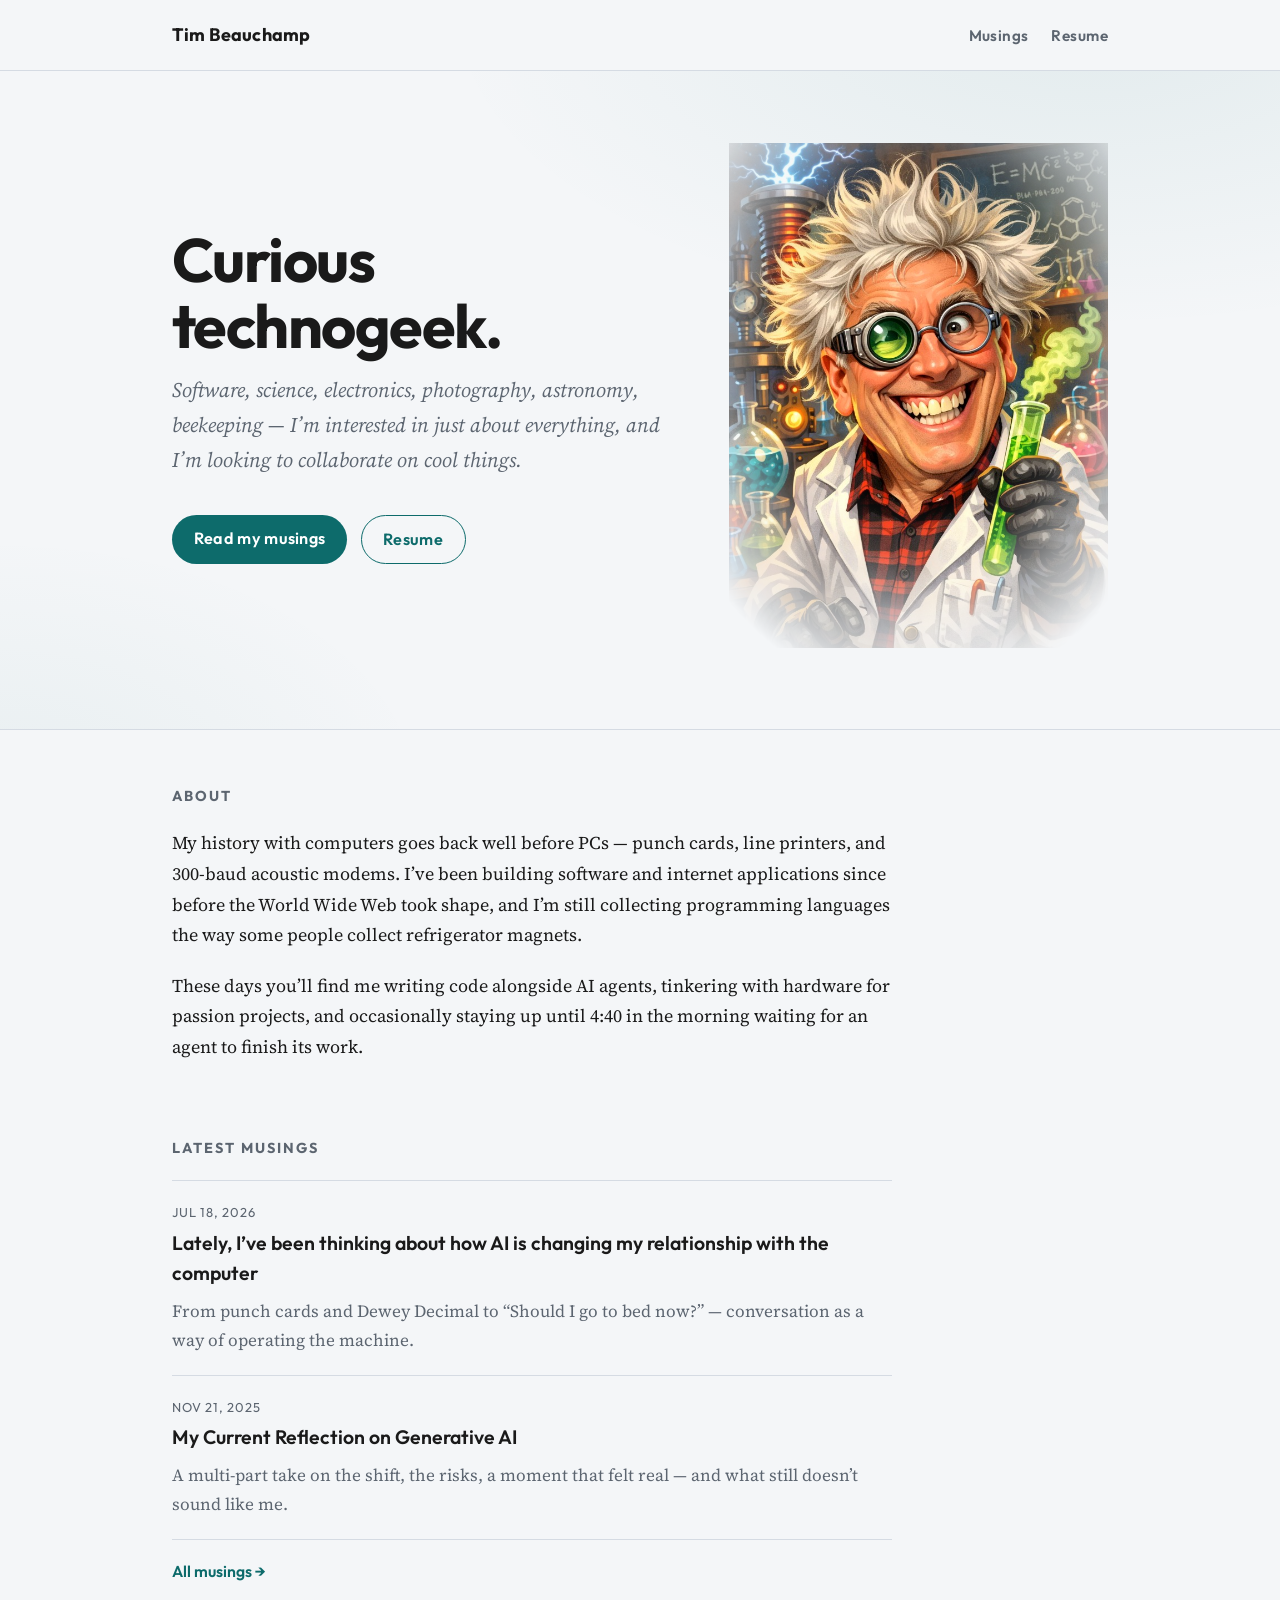
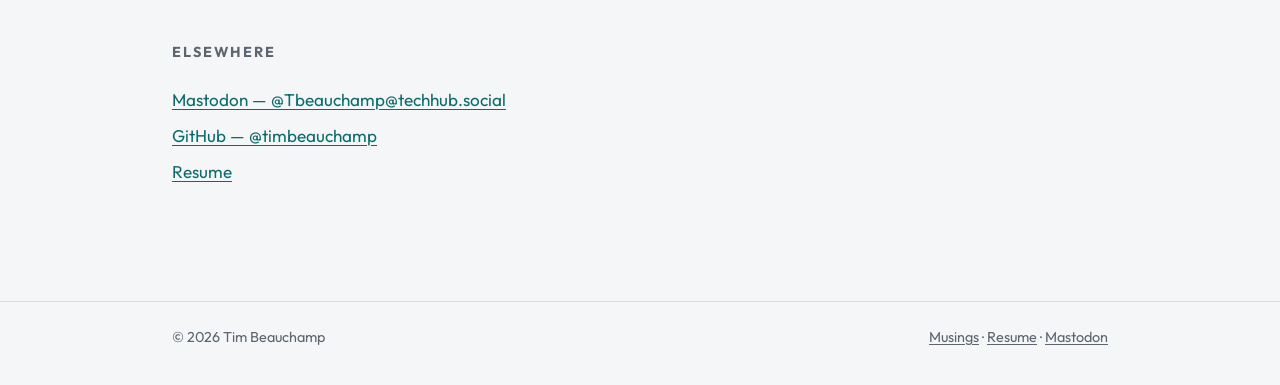
==== index.html @ fe499592 "Launch a static personal site with Musings and resume. Replace the README-as-homepage with a proper " ====
<!DOCTYPE html>
<html lang="en">
<head>
  <meta charset="UTF-8">
  <meta name="viewport" content="width=device-width, initial-scale=1">
  <title>Tim Beauchamp</title>
  <meta name="description" content="Tim Beauchamp — software, science, electronics, photography, astronomy, beekeeping, and other curiosities.">
  <link rel="preconnect" href="https://fonts.googleapis.com">
  <link rel="preconnect" href="https://fonts.gstatic.com" crossorigin>
  <link href="https://fonts.googleapis.com/css2?family=Outfit:wght@400;600;700&family=Source+Serif+4:ital,opsz,wght@0,8..60,400;0,8..60,600;1,8..60,400&display=swap" rel="stylesheet">
  <link rel="icon" href="favicon.svg" type="image/svg+xml">
  <link rel="stylesheet" href="site.css">
</head>
<body>

  <nav class="top-nav">
    <a class="nav-brand" href="./" aria-current="page">Tim Beauchamp</a>
    <div class="nav-links">
      <a href="writing/">Musings</a>
      <a href="resume/">Resume</a>
    </div>
  </nav>
  <hr class="nav-rule">

  <header class="hero">
    <div class="hero-inner">
      <div class="hero-copy">
        <h1>Curious technogeek.</h1>
        <p class="lede">Software, science, electronics, photography, astronomy, beekeeping — I’m interested in just about everything, and I’m looking to collaborate on cool things.</p>
        <div class="cta-row">
          <a class="cta primary" href="writing/">Read my musings</a>
          <a class="cta secondary" href="resume/">Resume</a>
        </div>
      </div>
      <figure class="hero-portrait">
        <img src="images/me.png" width="682" height="1024" alt="Illustrated self-portrait of Tim Beauchamp as a wild-haired mad scientist holding a glowing green test tube">
      </figure>
    </div>
  </header>

  <main>
    <section class="section" id="about">
      <h2>About</h2>
      <div class="prose">
        <p>My history with computers goes back well before PCs — punch cards, line printers, and 300-baud acoustic modems. I’ve been building software and internet applications since before the World Wide Web took shape, and I’m still collecting programming languages the way some people collect refrigerator magnets.</p>
        <p>These days you’ll find me writing code alongside AI agents, tinkering with hardware for passion projects, and occasionally staying up until 4:40 in the morning waiting for an agent to finish its work.</p>
      </div>
    </section>

    <section class="section" id="writing">
      <h2>Latest Musings</h2>
      <ol class="latest-list">
        <li>
          <time class="date" datetime="2026-07-18">Jul 18, 2026</time>
          <a class="title" href="writing/lately-ive-been-thinking/">Lately, I’ve been thinking about how AI is changing my relationship with the computer</a>
          <p class="teaser">From punch cards and Dewey Decimal to “Should I go to bed now?” — conversation as a way of operating the machine.</p>
        </li>
        <li>
          <time class="date" datetime="2025-11-21">Nov 21, 2025</time>
          <a class="title" href="writing/my-current-reflection-on-generative-ai/">My Current Reflection on Generative AI</a>
          <p class="teaser">A multi-part take on the shift, the risks, a moment that felt real — and what still doesn’t sound like me.</p>
        </li>
      </ol>
      <a class="more-link" href="writing/">All musings →</a>
    </section>

    <section class="section" id="contact">
      <h2>Elsewhere</h2>
      <ul class="contact-list">
        <li><a rel="me" href="https://techhub.social/@Tbeauchamp">Mastodon — @Tbeauchamp@techhub.social</a></li>
        <li><a href="https://github.com/timbeauchamp">GitHub — @timbeauchamp</a></li>
        <li><a href="resume/">Resume</a></li>
      </ul>
    </section>
  </main>

  <footer class="site-footer">
    <div class="footer-inner">
      <span>© 2026 Tim Beauchamp</span>
      <span><a href="writing/">Musings</a> · <a href="resume/">Resume</a> · <a rel="me" href="https://techhub.social/@Tbeauchamp">Mastodon</a></span>
    </div>
  </footer>

</body>
</html>
---- site.css ----
/* Shared site chrome — nav, home, resume. Writing pages also load writing.css. */

:root {
  --paper: #f4f6f8;
  --ink: #1a1a1a;
  --muted: #5c6570;
  --rule: #d5dbe3;
  --accent: #0d6b6b;
  --accent-hover: #095555;
  --measure: 40rem;
  --sans: "Outfit", "Avenir Next", "Segoe UI", sans-serif;
  --serif: "Source Serif 4", "Iowan Old Style", "Palatino Linotype", Palatino, Georgia, serif;
}

*,
*::before,
*::after {
  box-sizing: border-box;
}

html {
  font-size: 112.5%;
}

body {
  margin: 0;
  min-height: 100vh;
  color: var(--ink);
  background: var(--paper);
  font-family: var(--serif);
  line-height: 1.7;
}

a {
  color: var(--accent);
  text-decoration-thickness: 1px;
  text-underline-offset: 0.15em;
}

a:hover {
  color: var(--accent-hover);
}

/* ---- Top navigation ---- */

.top-nav {
  display: flex;
  align-items: baseline;
  justify-content: space-between;
  gap: 1rem;
  width: min(100% - 2rem, 52rem);
  margin: 0 auto;
  padding: 1.1rem 0;
  font-family: var(--sans);
}

.top-nav .nav-brand {
  font-size: 1rem;
  font-weight: 700;
  letter-spacing: 0.01em;
  color: var(--ink);
  text-decoration: none;
}

.top-nav .nav-brand:hover {
  color: var(--accent);
}

.top-nav .nav-links {
  display: flex;
  gap: 1.25rem;
}

.top-nav .nav-links a {
  font-size: 0.85rem;
  font-weight: 600;
  letter-spacing: 0.03em;
  color: var(--muted);
  text-decoration: none;
}

.top-nav .nav-links a:hover,
.top-nav .nav-links a[aria-current="page"] {
  color: var(--accent);
}

.nav-rule {
  border: 0;
  border-top: 1px solid var(--rule);
  margin: 0;
}

/* Link back to the containing page */
.back {
  display: inline-block;
  margin-bottom: 1.75rem;
  font-family: var(--sans);
  font-size: 0.85rem;
  text-decoration: none;
}

/* ---- Home ---- */

.hero {
  background:
    radial-gradient(60rem 30rem at 85% -10%, rgba(13, 107, 107, 0.08), transparent 60%),
    radial-gradient(40rem 24rem at 0% 110%, rgba(13, 107, 107, 0.05), transparent 60%);
  border-bottom: 1px solid var(--rule);
}

.hero-inner {
  width: min(100% - 2rem, 52rem);
  margin: 0 auto;
  padding: 4rem 0 4.5rem;
  display: grid;
  grid-template-columns: minmax(0, 1.15fr) minmax(0, 0.85fr);
  gap: 2rem 2.5rem;
  align-items: center;
}

.hero-copy {
  min-width: 0;
}

.hero-portrait {
  justify-self: end;
  width: min(100%, 22rem);
  aspect-ratio: 3 / 4;
  margin: 0;
}

.hero-portrait img {
  display: block;
  width: 100%;
  height: 100%;
  object-fit: cover;
  object-position: center 18%;
  /* Soft oval feather — no hard rectangle */
  -webkit-mask-image: radial-gradient(
    ellipse 72% 68% at 50% 42%,
    #000 42%,
    rgba(0, 0, 0, 0.85) 58%,
    rgba(0, 0, 0, 0.35) 78%,
    transparent 100%
  );
  mask-image: radial-gradient(
    ellipse 72% 68% at 50% 42%,
    #000 42%,
    rgba(0, 0, 0, 0.85) 58%,
    rgba(0, 0, 0, 0.35) 78%,
    transparent 100%
  );
  filter: saturate(1.05) contrast(1.02);
}

@media (max-width: 720px) {
  .hero-inner {
    grid-template-columns: 1fr;
    padding: 3rem 0 3.5rem;
    gap: 1.25rem;
    text-align: center;
  }

  .hero-portrait {
    order: -1;
    justify-self: center;
    width: min(70vw, 16rem);
  }

  .cta-row {
    justify-content: center;
  }

  .hero .lede {
    margin-left: auto;
    margin-right: auto;
  }
}

.hero h1 {
  margin: 0 0 0.75rem;
  font-family: var(--sans);
  font-size: clamp(2.2rem, 6vw, 3.4rem);
  font-weight: 700;
  line-height: 1.08;
  letter-spacing: -0.025em;
}

.hero .lede {
  margin: 0 0 2rem;
  max-width: 34rem;
  font-size: 1.15rem;
  font-style: italic;
  color: var(--muted);
}

.cta-row {
  display: flex;
  flex-wrap: wrap;
  gap: 0.75rem;
  font-family: var(--sans);
}

.cta {
  display: inline-block;
  padding: 0.55rem 1.2rem;
  border-radius: 2rem;
  font-size: 0.9rem;
  font-weight: 600;
  letter-spacing: 0.02em;
  text-decoration: none;
}

.cta.primary {
  background: var(--accent);
  color: #fff;
}

.cta.primary:hover {
  background: var(--accent-hover);
  color: #fff;
}

.cta.secondary {
  border: 1.5px solid var(--accent);
  color: var(--accent);
}

.cta.secondary:hover {
  border-color: var(--accent-hover);
  color: var(--accent-hover);
}

/* ---- Sections ---- */

.section {
  width: min(100% - 2rem, 52rem);
  margin: 0 auto;
  padding: 3rem 0 0;
}

.section:last-of-type {
  padding-bottom: 3rem;
}

.section h2 {
  margin: 0 0 1.1rem;
  font-family: var(--sans);
  font-size: 0.8rem;
  font-weight: 700;
  letter-spacing: 0.14em;
  text-transform: uppercase;
  color: var(--muted);
}

.section .prose {
  max-width: var(--measure);
}

.section .prose p {
  margin: 0 0 1.1rem;
}

/* Latest writing list (home) */

.latest-list {
  list-style: none;
  margin: 0;
  padding: 0;
  max-width: var(--measure);
}

.latest-list li {
  padding: 1.1rem 0;
  border-top: 1px solid var(--rule);
}

.latest-list li:last-child {
  border-bottom: 1px solid var(--rule);
}

.latest-list .date {
  display: block;
  margin-bottom: 0.3rem;
  font-family: var(--sans);
  font-size: 0.72rem;
  letter-spacing: 0.06em;
  text-transform: uppercase;
  color: var(--muted);
}

.latest-list a.title {
  font-family: var(--sans);
  font-size: 1.08rem;
  font-weight: 600;
  line-height: 1.35;
  color: var(--ink);
  text-decoration: none;
}

.latest-list a.title:hover {
  color: var(--accent);
}

.latest-list .teaser {
  margin: 0.4rem 0 0;
  color: var(--muted);
  font-size: 0.95rem;
}

.more-link {
  display: inline-block;
  margin-top: 1rem;
  font-family: var(--sans);
  font-size: 0.88rem;
  font-weight: 600;
  text-decoration: none;
}

/* Contact */

.contact-list {
  list-style: none;
  margin: 0;
  padding: 0;
  font-family: var(--sans);
  font-size: 0.95rem;
}

.contact-list li {
  margin: 0.4rem 0;
}

/* ---- Resume page ---- */

.page {
  width: min(100% - 2rem, var(--measure));
  margin: 0 auto;
  padding: 3rem 0 4rem;
}

.page h1 {
  margin: 0 0 1rem;
  font-family: var(--sans);
  font-size: clamp(1.8rem, 4vw, 2.4rem);
  font-weight: 700;
  letter-spacing: -0.02em;
  line-height: 1.15;
}

.page .prose p {
  margin: 0 0 1.1rem;
}

.download-row {
  display: flex;
  flex-wrap: wrap;
  gap: 0.75rem;
  margin-top: 1.75rem;
  font-family: var(--sans);
}

/* ---- Footer ---- */

.site-footer {
  border-top: 1px solid var(--rule);
  margin-top: 3rem;
}

.site-footer .footer-inner {
  width: min(100% - 2rem, 52rem);
  margin: 0 auto;
  padding: 1.25rem 0 2rem;
  font-family: var(--sans);
  font-size: 0.8rem;
  color: var(--muted);
  display: flex;
  flex-wrap: wrap;
  justify-content: space-between;
  gap: 0.5rem;
}

.site-footer a {
  color: var(--muted);
}

.site-footer a:hover {
  color: var(--accent);
}

@media (max-width: 480px) {
  .top-nav {
    flex-wrap: wrap;
    gap: 0.4rem;
  }
}
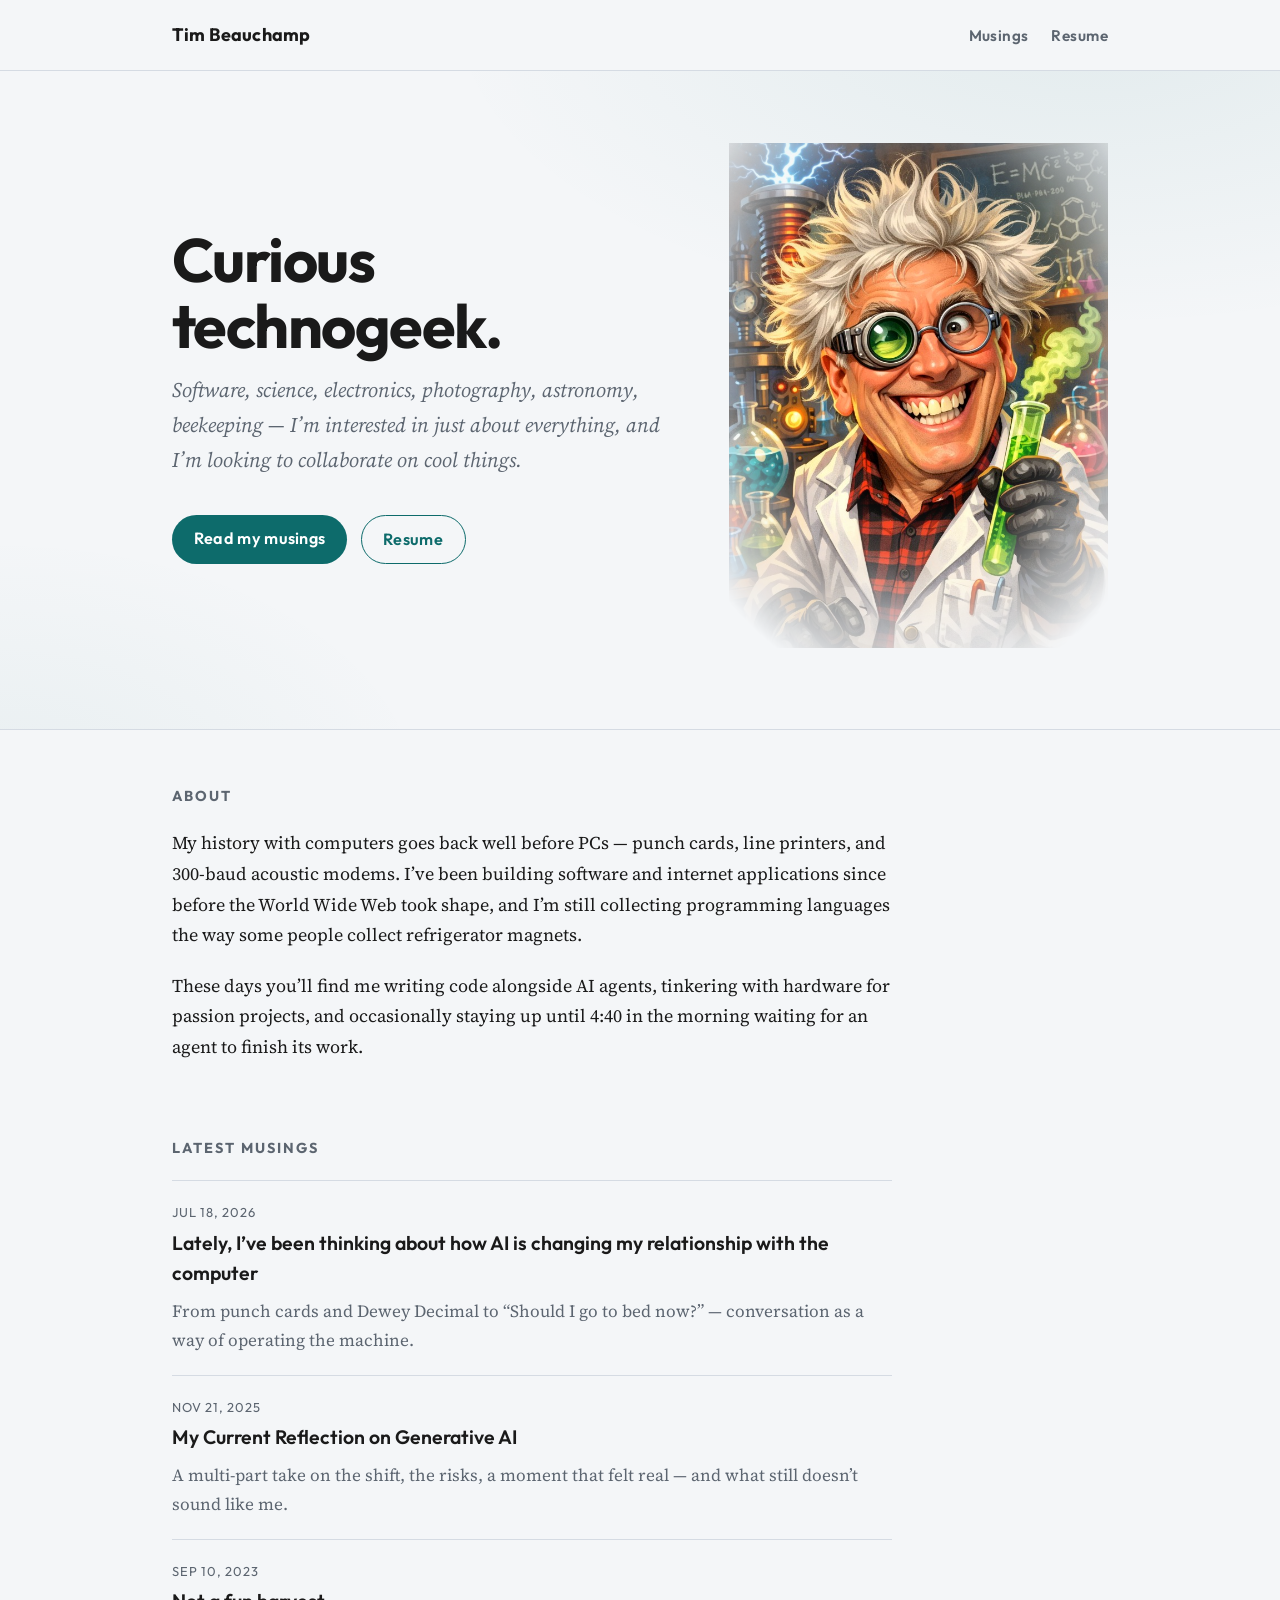
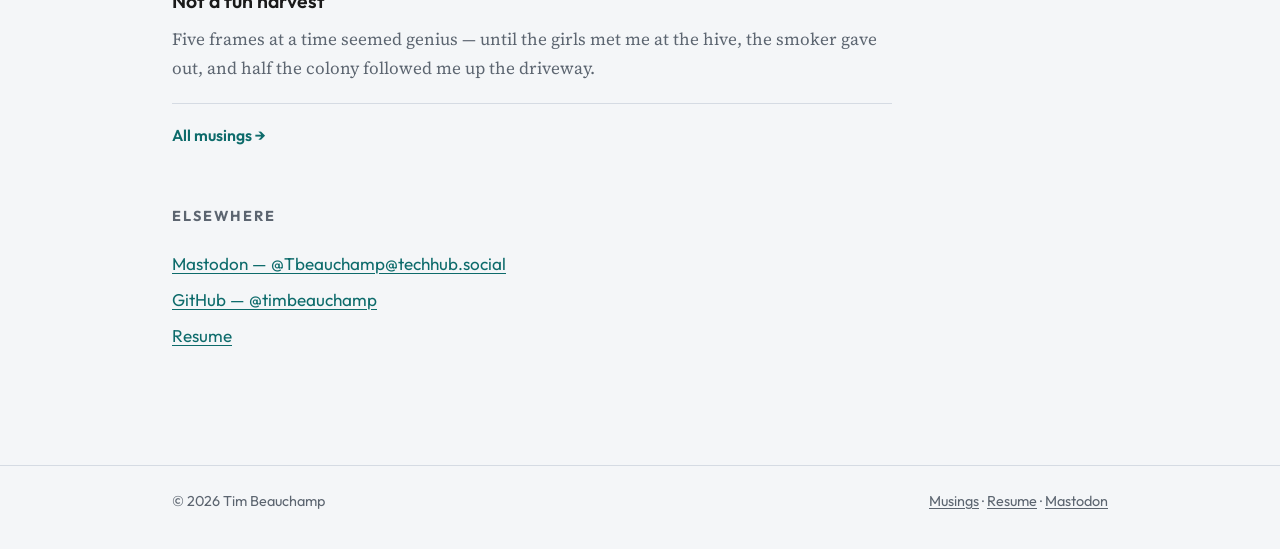
==== commit b6a05775: "Add Not a fun harvest (Sep 2023 beekeeping post) Co-authored-by: Cursor <cursoragent@cursor.com>" ====
--- a/index.html
+++ b/index.html
@@ -60,6 +60,11 @@
           <a class="title" href="writing/my-current-reflection-on-generative-ai/">My Current Reflection on Generative AI</a>
           <p class="teaser">A multi-part take on the shift, the risks, a moment that felt real — and what still doesn’t sound like me.</p>
         </li>
+        <li>
+          <time class="date" datetime="2023-09-10">Sep 10, 2023</time>
+          <a class="title" href="writing/honey-harvest-2023/">Not a fun harvest</a>
+          <p class="teaser">Five frames at a time seemed genius — until the girls met me at the hive, the smoker gave out, and half the colony followed me up the driveway.</p>
+        </li>
       </ol>
       <a class="more-link" href="writing/">All musings →</a>
     </section>
